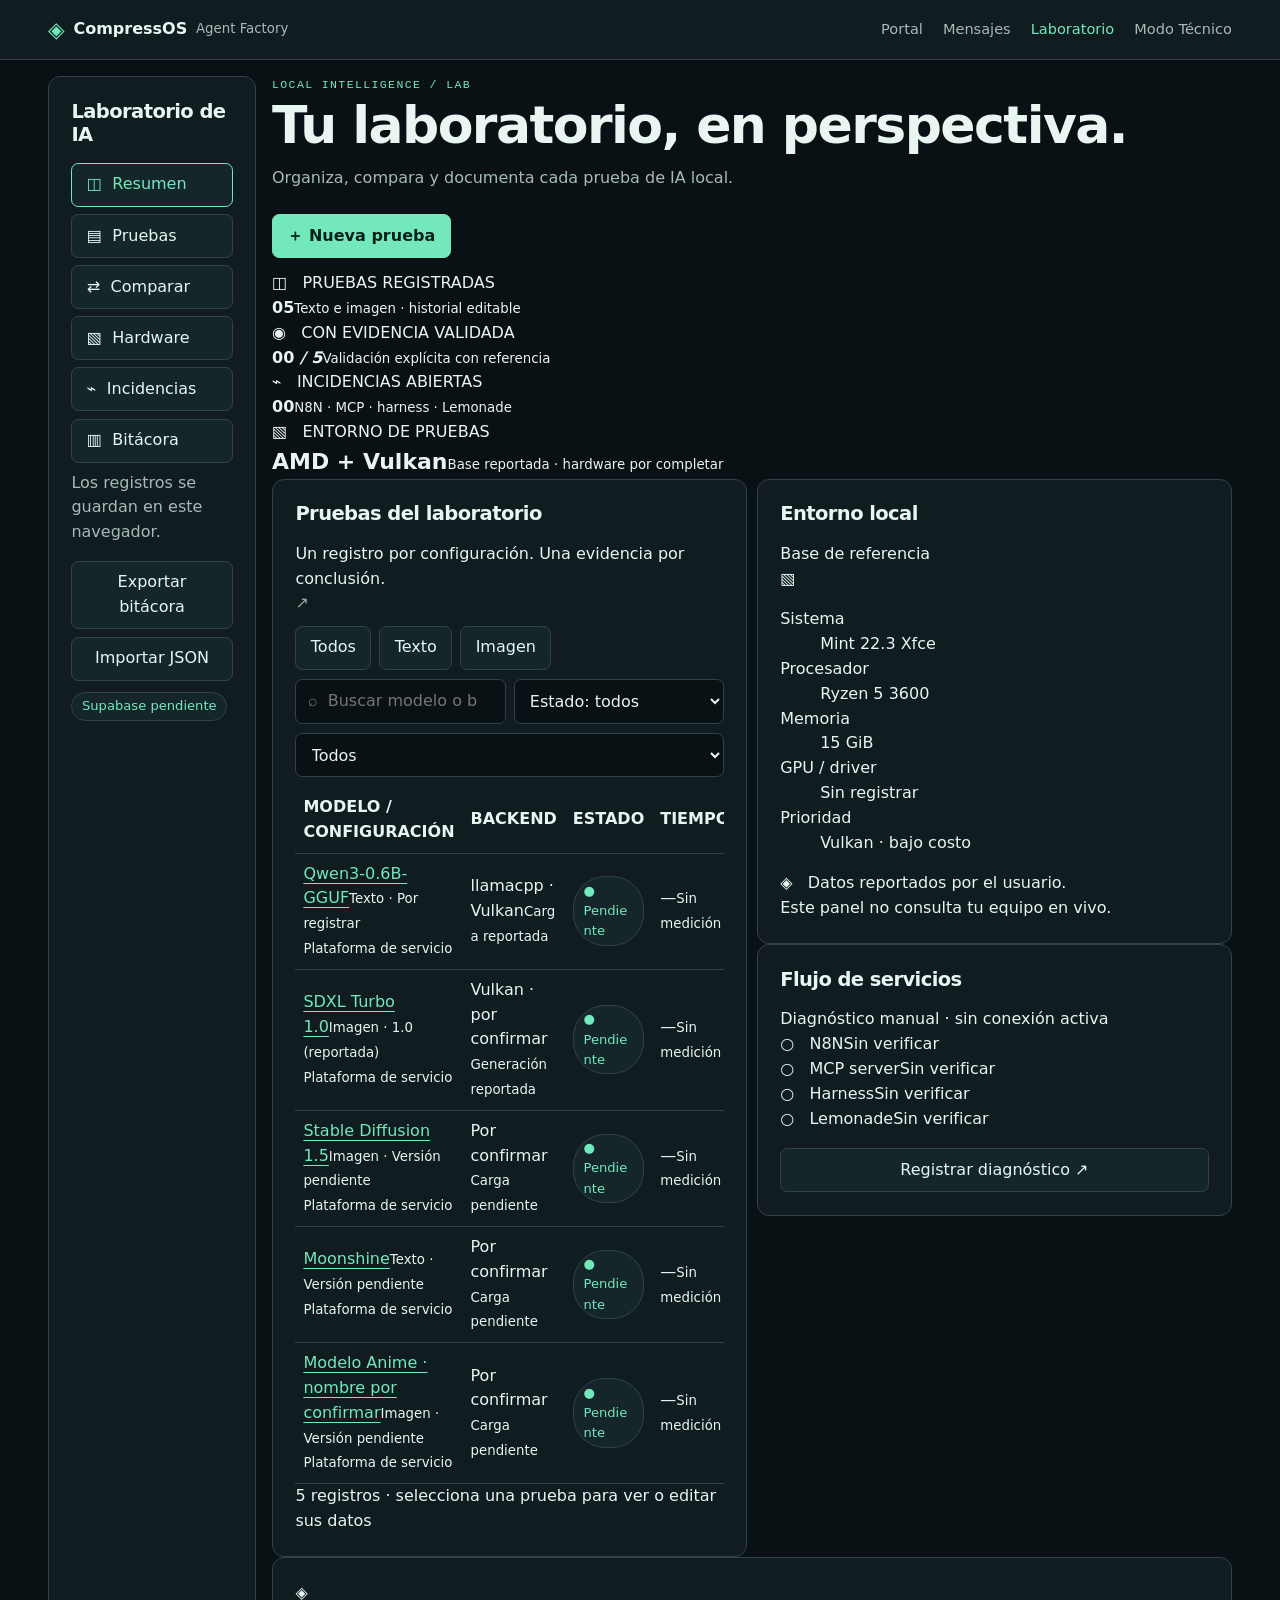
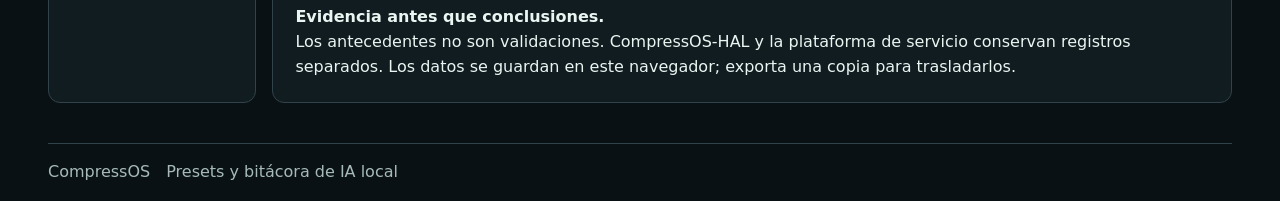
==== laboratorio.html @ 96f8c39b "Unify CompressOS support portal and AI laboratory" ====
<!doctype html>
<html lang="es">
<head>
  <meta charset="utf-8">
  <meta name="viewport" content="width=device-width,initial-scale=1">
  <meta name="referrer" content="no-referrer">
  <title>Laboratorio de IA · CompressOS</title>
  <link rel="stylesheet" href="./style.css">
  <link rel="stylesheet" href="./factory.css">
  <script defer src="./lab.js"></script>
  <script type="module" src="./usuario.js"></script>
</head>
<body class="lab">
  <a class="skip" href="#app">Saltar al contenido</a>
  <header class="topbar">
    <div class="shell bar-inner">
      <a class="wordmark" href="./"><span aria-hidden="true">◈</span><strong>CompressOS</strong> <small>Agent Factory</small></a>
      <nav aria-label="Navegación principal"><a href="./">Portal</a><a href="./mensajes.html">Mensajes</a><a aria-current="page" href="./laboratorio.html">Laboratorio</a><a href="./?rol=tecnico">Modo Técnico</a></nav>
    </div>
  </header>
  <div class="shell lab-layout">
    <aside class="panel">
      <h2>Laboratorio de IA</h2>
      <nav id="nav" aria-label="Secciones del Laboratorio"></nav>
      <p class="muted">Los registros se guardan en este navegador.</p>
      <div class="actions"><button id="export">Exportar bitácora</button><button id="import">Importar JSON</button>
      <input id="importfile" type="file" accept="application/json" hidden></div>
      <output id="lab-link" class="pill">Estado de soporte no disponible</output>
    </aside>
    <main id="app" tabindex="-1"></main>
  </div>
  <footer class="shell footer">CompressOS <span>Presets y bitácora de IA local</span></footer>
  <dialog id="modal" aria-labelledby="modaltitle"><form id="form">
    <div class="modalhead"><h2 id="modaltitle">Registrar prueba</h2><button type="button" id="close">Cerrar</button></div>
    <div id="fields"></div><p class="muted">Documenta la evidencia antes de marcar una prueba como validada.</p>
    <button class="primary" type="submit">Guardar registro</button>
  </form></dialog>
  <div id="toast" class="panel" role="status"></div>
</body>
</html>
---- style.css ----
:root {
  color-scheme: dark;
  --bg: #091114;
  --surface: #101c20;
  --raised: #15262b;
  --stroke: #30434a;
  --ink: #e8f5f1;
  --muted: #a6bbb8;
  --accent: #72e8bb;
  --danger: #ffa69f;
  font: 16px/1.55 Inter, system-ui, sans-serif;
  color: var(--ink);
  background: var(--bg);
}
* { box-sizing: border-box; }
body { margin: 0; }
[hidden] { display: none !important; }
a { color: var(--accent); }
a, button { text-underline-offset: .25em; }
button, input, select, textarea { font: inherit; color: inherit; }
button, .button, .secondary {
  display: inline-flex; align-items: center; justify-content: center; min-height: 2.75rem;
  padding: .5rem .9rem; border: 1px solid var(--stroke); border-radius: .45rem;
  background: var(--raised); color: var(--ink); cursor: pointer; text-decoration: none;
}
button:disabled { opacity: .55; cursor: default; }
button:hover:not(:disabled), .button:hover, .secondary:hover { border-color: var(--accent); }
.primary { color: #08211a; background: var(--accent); border-color: var(--accent); font-weight: 700; }
.danger { color: var(--danger); }
:focus-visible { outline: 2px solid var(--accent); outline-offset: 3px; }
input:not([type=checkbox]), select, textarea {
  border: 1px solid var(--stroke); border-radius: .45rem; background: var(--bg);
  padding: .55rem .7rem; min-height: 2.75rem; width: 100%;
}
label { display: grid; gap: .25rem; }
form > label { margin-bottom: .75rem; }
input[type=checkbox] { accent-color: var(--accent); width: 1rem; height: 1rem; }
h1, h2, h3 { line-height: 1.2; letter-spacing: -.03em; margin-top: 0; }
h1 { font-size: clamp(2rem, 6vw, 3.25rem); margin-bottom: .6rem; }
h2 { font-size: 1.22rem; }
p { margin: .5rem 0 1rem; }
p, dd, td { overflow-wrap: anywhere; }
pre {
  padding: .8rem; border-radius: .45rem; background: var(--bg); border: 1px solid var(--stroke);
  white-space: pre-wrap; overflow-wrap: anywhere; font: .82rem/1.6 ui-monospace, monospace;
}
summary { cursor: pointer; padding-block: .45rem; }
.shell { width: min(100% - 2rem, 74rem); margin-inline: auto; }
.topbar { border-bottom: 1px solid var(--stroke); background: var(--surface); }
.bar-inner, .topbar nav { display: flex; align-items: center; flex-wrap: wrap; gap: .7rem 1.25rem; }
.bar-inner { justify-content: space-between; padding-block: .8rem; }
.topbar nav a { padding-block: .35rem; color: var(--muted); font-size: .91rem; text-decoration: none; }
.topbar nav a:hover, .topbar nav a[aria-current] { color: var(--accent); }
.wordmark { display: inline-flex; align-items: center; gap: .55rem; color: var(--ink); text-decoration: none; }
.wordmark span { color: var(--accent); font-size: 1.35rem; }
.wordmark small, .muted, .footer { color: var(--muted); }
.eyebrow { color: var(--accent); font: .72rem/1.5 ui-monospace, monospace; letter-spacing: .12em; }
.panel, .card, .notice, .banner {
  padding: clamp(.9rem, 2.5vw, 1.4rem); border: 1px solid var(--stroke);
  border-radius: .75rem; background: var(--surface); min-width: 0;
}
.notice { border-left: .25rem solid var(--accent); }
.pill, .badge {
  display: inline-flex; align-items: center; gap: .35rem; width: fit-content; max-width: 100%;
  padding: .2rem .6rem; border-radius: 2rem; border: 1px solid var(--stroke); color: var(--accent);
  background: var(--raised); font-size: .82rem;
}
.footer { border-top: 1px solid var(--stroke); display: flex; gap: .6rem 1rem; flex-wrap: wrap; padding-block: 1rem; margin-top: 2.5rem; }
.skip { position: absolute; top: -6rem; left: 1rem; z-index: 5; background: var(--surface); padding: .5rem; }
.skip:focus { top: .75rem; }
.actions { display: flex; gap: .5rem; flex-wrap: wrap; align-items: center; margin-block: .7rem; }
.actions .active { border-color: var(--accent); color: var(--accent); }
dialog { width: min(100% - 2rem, 42rem); max-height: 90vh; background: var(--surface); border: 1px solid var(--stroke); border-radius: .75rem; }
dialog::backdrop { background: #000a; }
---- factory.css ----
.support-intro { padding-block: 2.8rem 1.4rem; display: flex; align-items: start; justify-content: space-between; flex-wrap: wrap; gap: .8rem; }
.support-intro p:not(.eyebrow), .intro p:not(.eyebrow) { color: var(--muted); }
.support-layout { display: grid; grid-template-columns: minmax(0, 1.25fr) minmax(0, 1fr); gap: 1rem; }
#technician .support-layout { grid-template-columns: minmax(0, 1fr) minmax(0, 1.6fr); }
#pair-form { padding-bottom: .5rem; }
.inline { display: flex; gap: .5rem; align-items: end; }
.inline label { margin: 0; flex: 1; }
.inline button { flex-shrink: 0; }
.check { display: flex; gap: .55rem; align-items: baseline; }
.panel-heading { display: flex; align-items: start; justify-content: space-between; gap: .6rem; flex-wrap: wrap; }
.panel-heading h2 { margin: .3rem 0 .75rem; }
.conversation { min-height: 13rem; max-height: 22rem; overflow: auto; list-style: none; padding: .5rem; border: 1px solid var(--stroke); border-radius: .45rem; }
.conversation li { width: fit-content; max-width: 92%; padding: .45rem .7rem; margin: .3rem 0; border-radius: .55rem; background: var(--raised); overflow-wrap: anywhere; white-space: pre-wrap; }
.conversation li strong { display: block; color: var(--accent); font-size: .75rem; }
.conversation li code { user-select: all; }
.conversation li[data-own=true] { margin-inline-start: auto; }
.auth { max-width: 32rem; }
.lobby { list-style: none; padding: 0; max-height: 21rem; overflow: auto; }
.lobby button { width: 100%; justify-content: space-between; gap: .5rem; margin-bottom: .45rem; text-align: left; }
.lobby button[aria-pressed=true] { border-color: var(--accent); }
.toolbox { margin-top: 1rem; }
.metrics { display: grid; grid-template-columns: repeat(3,minmax(0,1fr)); gap: .65rem; margin-block: .75rem; }
.metrics div { background: var(--bg); padding: .65rem; border-radius: .45rem; border: 1px solid var(--stroke); }
.metrics strong { display: block; font-size: clamp(1rem, 3vw, 1.5rem); }
.lab-layout { display: grid; grid-template-columns: minmax(0, 13rem) minmax(0, 1fr); gap: 1rem; margin-top: 1rem; }
.lab-layout aside nav { display: grid; gap: .45rem; }
.lab-layout aside nav button { justify-content: start; gap: .65rem; }
.lab-layout aside nav .active { border-color: var(--accent); color: var(--accent); }
.lab-layout aside button { width: 100%; }
.lab-layout .intro, .modalhead { display: flex; flex-wrap: wrap; gap: .5rem; justify-content: space-between; align-items: start; margin-bottom: .8rem; }
.lab-layout .cards, .lab-layout .grid, .lab-layout .compare, .lab-layout .summary {
  display: grid; grid-template-columns: repeat(auto-fit,minmax(min(100%,14rem),1fr)); gap: .6rem;
}
.lab-layout .tablewrap { overflow-x: auto; }
.lab-layout table { width: 100%; border-collapse: collapse; }
.lab-layout td, .lab-layout th { text-align: left; border-bottom: 1px solid var(--stroke); padding: .5rem; }
.lab-layout .toolbar, .lab-layout .filters, .lab-layout .tabs { display: flex; gap: .5rem; flex-wrap: wrap; margin-block: .6rem; }
.lab-layout .toolbar > *, .lab-layout .filters > * { flex: 1 1 8rem; }
#toast { display: none; position: fixed; z-index: 2; bottom: 1rem; right: 1rem; }
@media (max-width: 47rem) {
  .support-layout, #technician .support-layout, .lab-layout { grid-template-columns: minmax(0,1fr); }
  .lab-layout aside nav { display: flex; flex-wrap: wrap; }
  .lab-layout aside nav button { width: auto; }
  .support-intro { padding-top: 1.5rem; }
}
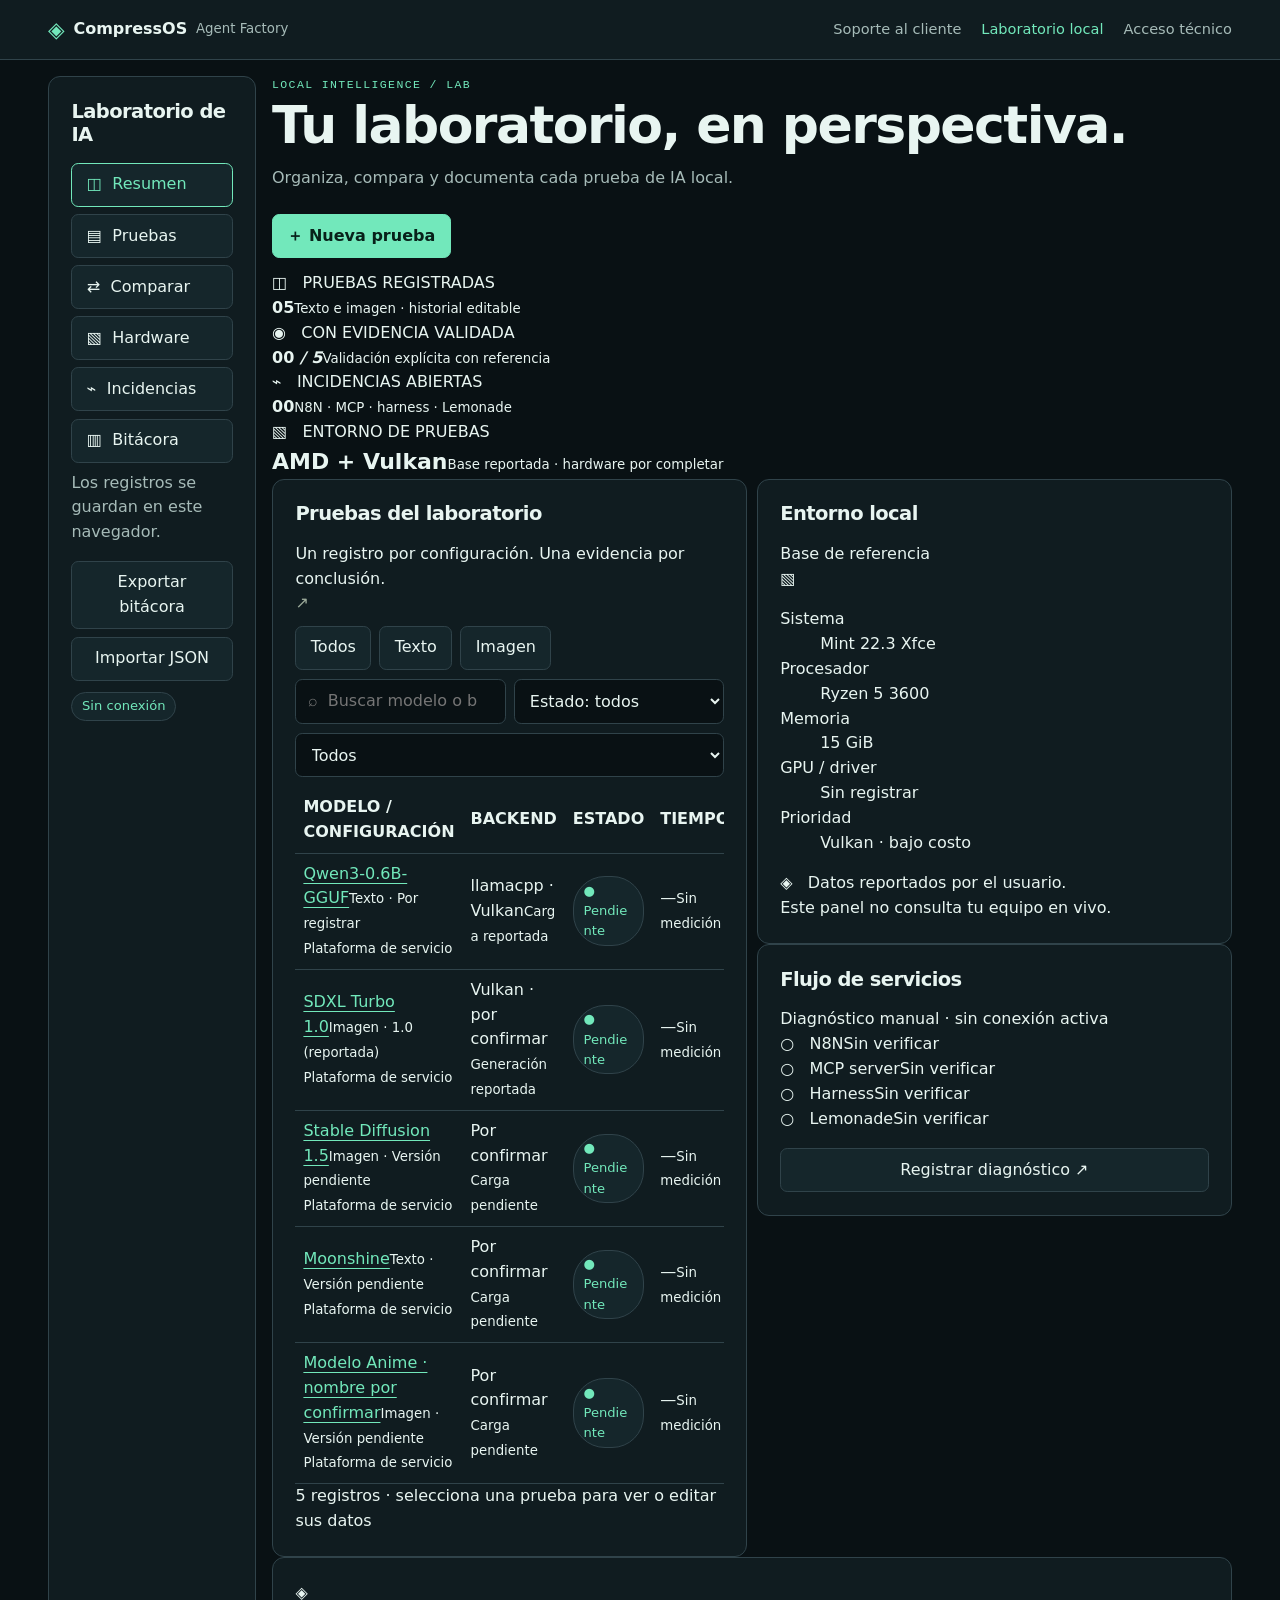
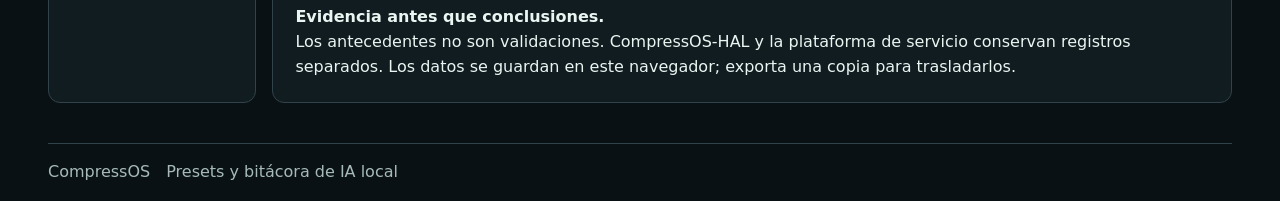
==== commit 930be024: "Clarify public portal navigation: laboratorio.html" ====
--- a/laboratorio.html
+++ b/laboratorio.html
@@ -15,7 +15,7 @@
   <header class="topbar">
     <div class="shell bar-inner">
       <a class="wordmark" href="./"><span aria-hidden="true">◈</span><strong>CompressOS</strong> <small>Agent Factory</small></a>
-      <nav aria-label="Navegación principal"><a href="./">Portal</a><a href="./mensajes.html">Mensajes</a><a aria-current="page" href="./laboratorio.html">Laboratorio</a><a href="./?rol=tecnico">Modo Técnico</a></nav>
+      <nav aria-label="Navegación principal"><a href="./">Soporte al cliente</a><a href="./laboratorio.html" aria-current="page">Laboratorio local</a><a href="./?rol=tecnico">Acceso técnico</a></nav>
     </div>
   </header>
   <div class="shell lab-layout">
